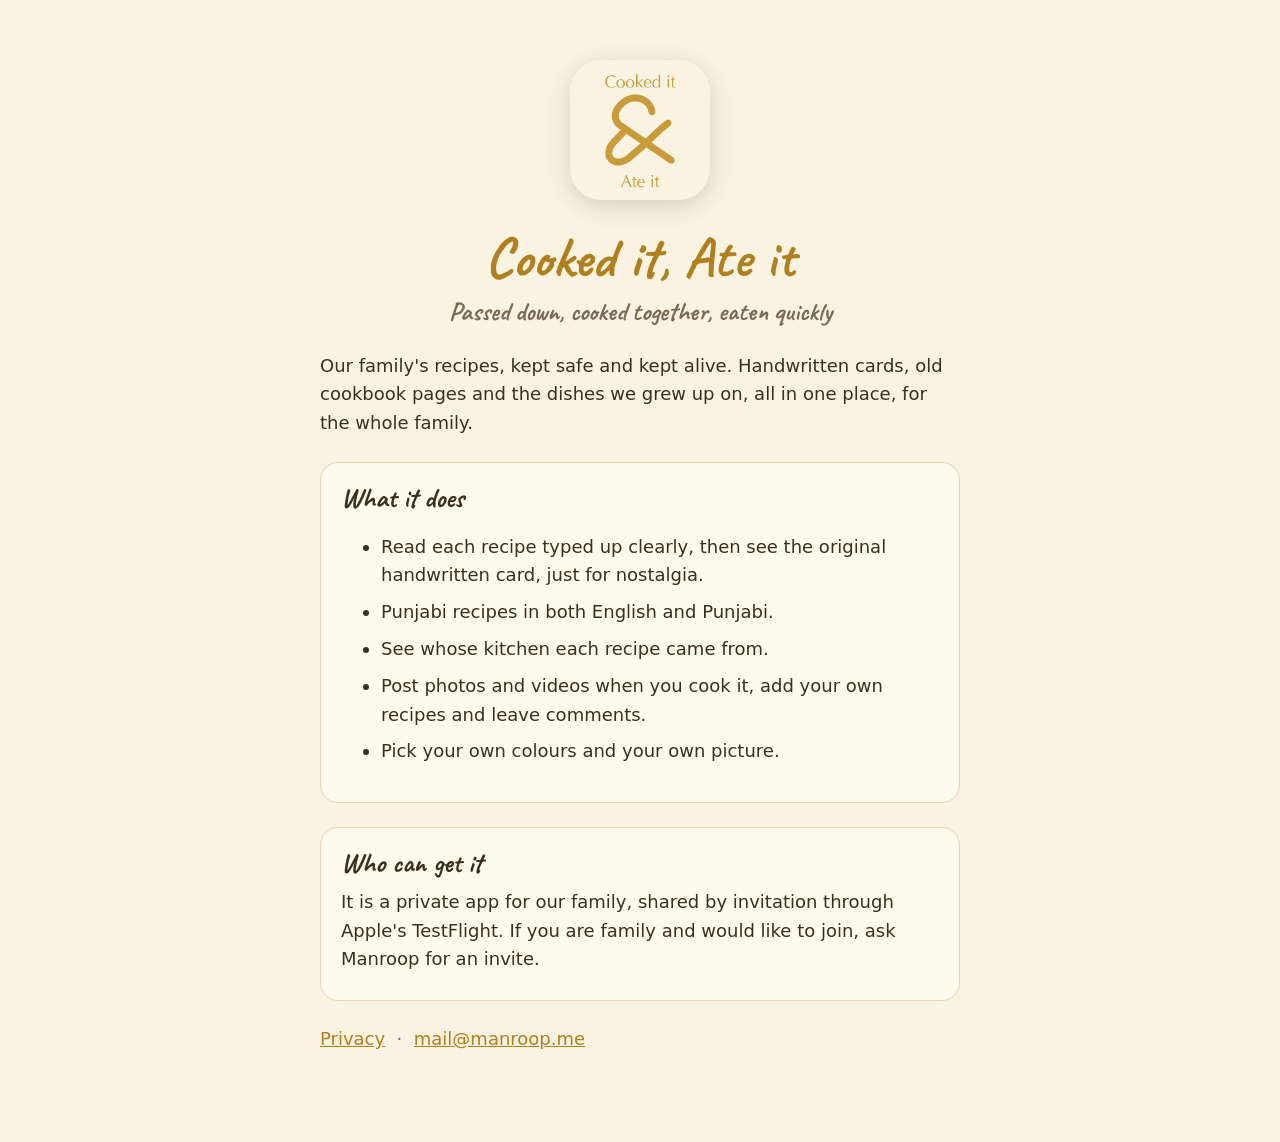
==== docs/food/index.html @ 0e673609 "Add landing page at /food and move privacy to /food/privacy Co-Authored-By: Claude Sonnet 5.5 <norep" ====
<!doctype html>
<html lang="en"><head><meta charset="utf-8"><meta name="viewport" content="width=device-width,initial-scale=1">
<title>Cooked it, Ate it: our family recipes</title>
<meta name="description" content="A private family recipe app. Passed down, cooked together, eaten quickly.">
<link rel="stylesheet" href="../style.css">
<link rel="icon" href="icon.png">
<link href="https://fonts.googleapis.com/css2?family=Caveat:wght@700&display=swap" rel="stylesheet">
<style>
.hero{text-align:center;padding:20px 0 8px}
.hero img{width:140px;height:140px;border-radius:32px;box-shadow:0 6px 24px rgba(59,47,31,.18)}
.hero h1{font-size:56px;margin-top:18px}
.tag{font:700 26px/1.2 "Caveat",cursive;color:var(--soft)}
.card{background:#FFFAEE;border:1px solid #E6D5AC;border-radius:18px;padding:18px 20px;margin:24px 0}
.card h2{margin-top:0}
</style>
</head><body><main>
<div class="hero">
<img src="icon.png" alt="Cooked it, Ate it app icon: a gold ampersand on cream">
<h1>Cooked it, Ate it</h1>
<p class="tag">Passed down, cooked together, eaten quickly</p>
</div>

<p>Our family's recipes, kept safe and kept alive. Handwritten cards, old cookbook pages and the dishes we grew up on, all in one place, for the whole family.</p>

<div class="card">
<h2>What it does</h2>
<ul>
<li>Read each recipe typed up clearly, then see the original handwritten card, just for nostalgia.</li>
<li>Punjabi recipes in both English and Punjabi.</li>
<li>See whose kitchen each recipe came from.</li>
<li>Post photos and videos when you cook it, add your own recipes and leave comments.</li>
<li>Pick your own colours and your own picture.</li>
</ul>
</div>

<div class="card">
<h2>Who can get it</h2>
<p>It is a private app for our family, shared by invitation through Apple's TestFlight. If you are family and would like to join, ask Manroop for an invite.</p>
</div>

<p class="soft"><a href="privacy/">Privacy</a> &nbsp;·&nbsp; <a href="mailto:mail@manroop.me">mail@manroop.me</a></p>
</main></body></html>
---- docs/style.css ----
:root{--cream:#FAF3E2;--ink:#3B2F1F;--soft:#7A6B52;--gold:#B07F1E}
*{box-sizing:border-box}
body{margin:0;background:var(--cream);color:var(--ink);font:18px/1.6 -apple-system,system-ui,Segoe UI,Roboto,sans-serif}
main{max-width:680px;margin:0 auto;padding:40px 20px 80px}
h1{font:700 44px/1.1 "Caveat",cursive;color:var(--gold);margin:0 0 4px}
h2{font:700 28px/1.2 "Caveat",cursive;margin:32px 0 6px}
p,li{margin:8px 0}
.soft{color:var(--soft)}
a{color:var(--gold)}
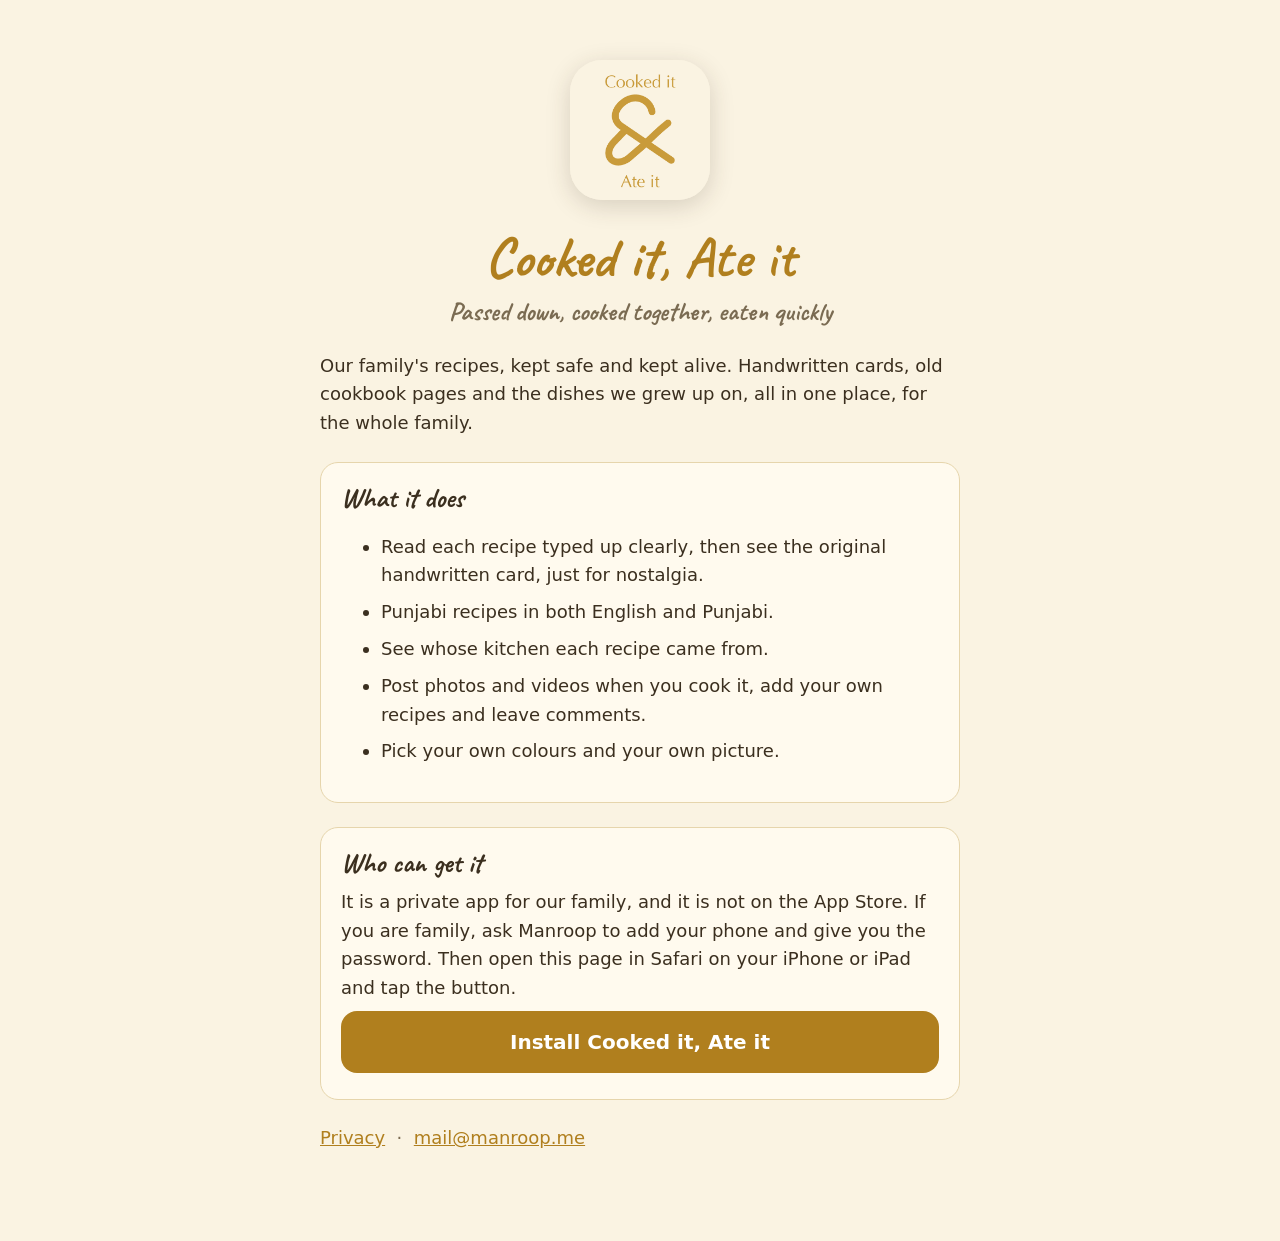
==== commit 81517e95: "New home page with app tiles, add /games page, add install buttons to /food and /tree Co-Authored-By" ====
--- a/docs/food/index.html
+++ b/docs/food/index.html
@@ -12,6 +12,7 @@
 .tag{font:700 26px/1.2 "Caveat",cursive;color:var(--soft)}
 .card{background:#FFFAEE;border:1px solid #E6D5AC;border-radius:18px;padding:18px 20px;margin:24px 0}
 .card h2{margin-top:0}
+.install{display:block;text-align:center;text-decoration:none;background:#B07F1E;color:#fff;font-weight:600;font-size:20px;border-radius:16px;padding:15px}
 </style>
 </head><body><main>
 <div class="hero">
@@ -35,7 +36,8 @@
 
 <div class="card">
 <h2>Who can get it</h2>
-<p>It is a private app for our family, shared by invitation through Apple's TestFlight. If you are family and would like to join, ask Manroop for an invite.</p>
+<p>It is a private app for our family, and it is not on the App Store. If you are family, ask Manroop to add your phone and give you the password. Then open this page in Safari on your iPhone or iPad and tap the button.</p>
+<p><a class="install" href="https://cooked-it-install.family-install.workers.dev/">Install Cooked it, Ate it</a></p>
 </div>
 
 <p class="soft"><a href="privacy/">Privacy</a> &nbsp;·&nbsp; <a href="mailto:mail@manroop.me">mail@manroop.me</a></p>
